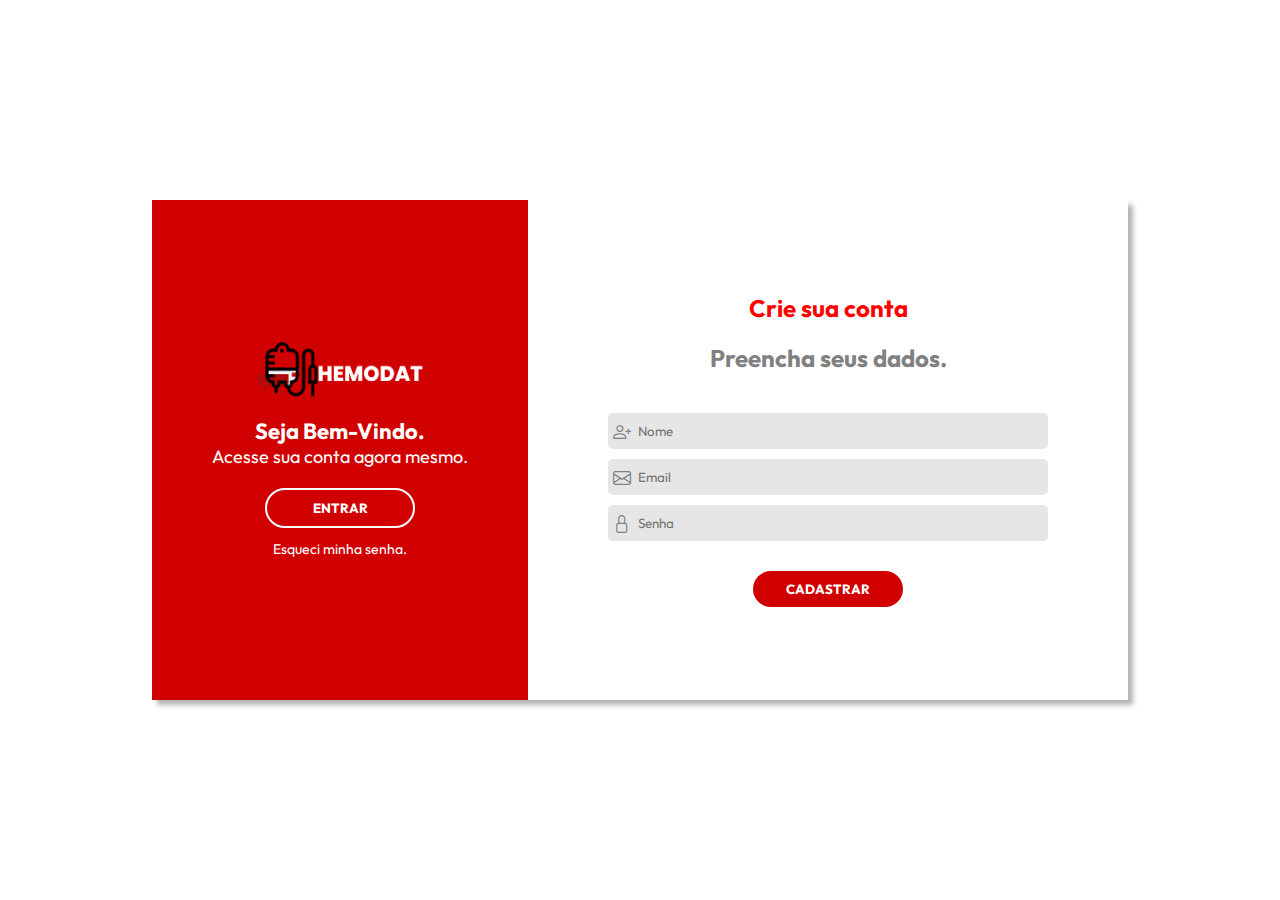
==== index.html @ bbb03e6c "Inicio do Projeto Hemodat" ====
<!DOCTYPE html>
<html lang="pt-BR">
<head>
    <meta charset="UTF-8">
    <meta name="viewport" content="width=device-width, initial-scale=1.0">
    <link rel="stylesheet" href="./sources/index.css">
    <link rel="icon" href="./images/logo_reduzido.ico" type="image/png">
    <link rel="stylesheet" href="https://cdn.jsdelivr.net/npm/bootstrap-icons@1.11.3/font/bootstrap-icons.min.css">
    <title>Hemodat - Bem Vindo</title>
</head>
<body>
    
    <div id="principal">

        <div id="conteudo-esquerda">
            <img src="./images/logo.png" id="logo" alt="LOGO">
            <h1>Seja Bem-Vindo.</h1>
            <p>Acesse sua conta agora mesmo.</p>

            <button type="submit" id="login">ENTRAR</button>
            <a href="./forgot_password.html"><p id="forgot">Esqueci minha senha.</p></a>

        </div>
        <div id="conteudo-direita">
            <h1>Crie sua conta</h1>
            <h2>Preencha seus dados.</h2>

            <form id="register" action="" method="post">
                <div class="input-container">
                    <i class="bi bi-person-plus"></i>
                    <input type="name" name="nome" placeholder="Nome">
                </div>
                <div class="input-container">
                    <i class="bi bi-envelope"></i>
                    <input type="email" name="email" placeholder="Email">
                </div>
                <div class="input-container">
                    <i class="bi bi-lock"></i>
                    <input type="password" name="senha" placeholder="Senha">
                </div>
            </form>

            <button type="submit" id="new-register">CADASTRAR</button>
        </div>

    </div>

</body>
</html>
---- sources/index.css ----
@import url('https://fonts.googleapis.com/css2?family=Outfit:wght@100..900&display=swap');

/* Reset Página */
* {
    margin: 0;
    padding: 0;
    font-family: Outfit, sans-serif;
}

body {
    display: flex;
    justify-content: center;
    align-items: center;
    height: 100vh;
    margin: 0;
    position: relative;
}

#principal {
    display: flex;
    height: 500px;
    max-height: 500px;
    box-shadow: 5px 5px 5px rgb(0, 0, 0, 0.3);
}

#conteudo-esquerda {
    padding: 0 60px;
    display: flex;
    flex-direction: column;
    text-align: center;
    align-items: center;
    justify-content: center;
    background-color: rgb(209, 0, 0);
    color: white;
    height: 500px;
    max-height: 500px;
}

#conteudo-esquerda h1  {
    margin-top: 20px;
    font-size: 22px;
    text-wrap: nowrap;
    font-weight: bold;
}

#conteudo-esquerda p {
    font-size: 18px;
    text-wrap: nowrap;
}

#login {
    font-weight: bold;
    border: 2px solid white;
    background-color: transparent;
    color: white;
    padding: 10px;
    border-radius: 30px;
    width: 150px;
    margin-top: 20px;
    margin-bottom: 10px;
    cursor: pointer;
}

#login:hover {
    background-color: white;
    color: red;
}

#forgot {
    margin-top: 2px;
    font-size: 14px !important;
}

#conteudo-esquerda a {
    text-decoration: none;
    color: white;
}

#conteudo-esquerda a:hover {
    color: rgba(255, 255, 255, 0.8);
}

#conteudo-direita {
    display: flex;
    flex-direction: column;
    width: 600px;
    justify-content: center;
    align-items: center;
    text-align: center;
}

#conteudo-direita h1 {
    color: red;
    margin-bottom: 20px;
    font-size: 24px;
}

#conteudo-direita h2 {
    color: gray;
    margin-bottom: 10px;
    font-size: 24px;
}

#register {
    display: grid;
    gap: 10px;
    margin: 30px 0;
}

#register input {
    width: 400px;
    margin: 0 auto;
    padding: 10px;
    padding-left: 30px;
    background-color: rgb(230, 230, 230);
    border: none;
    border-radius: 5px;
    z-index: 0;
}

#register i {
    color: gray;
    position: absolute;
    margin-top: auto auto;
    font-size: 18px;
    padding-top: 8px;
    padding-left: 5px;
}

#new-register {
    border: none;
    padding: 10px;
    background-color: rgb(209, 0, 0);
    color: white;
    font-weight: bold;
    border-radius: 30px;
    width: 150px;
    cursor: pointer;
}

#new-register:hover {
    background-color: rgb(209, 0, 0, 0.75);
}
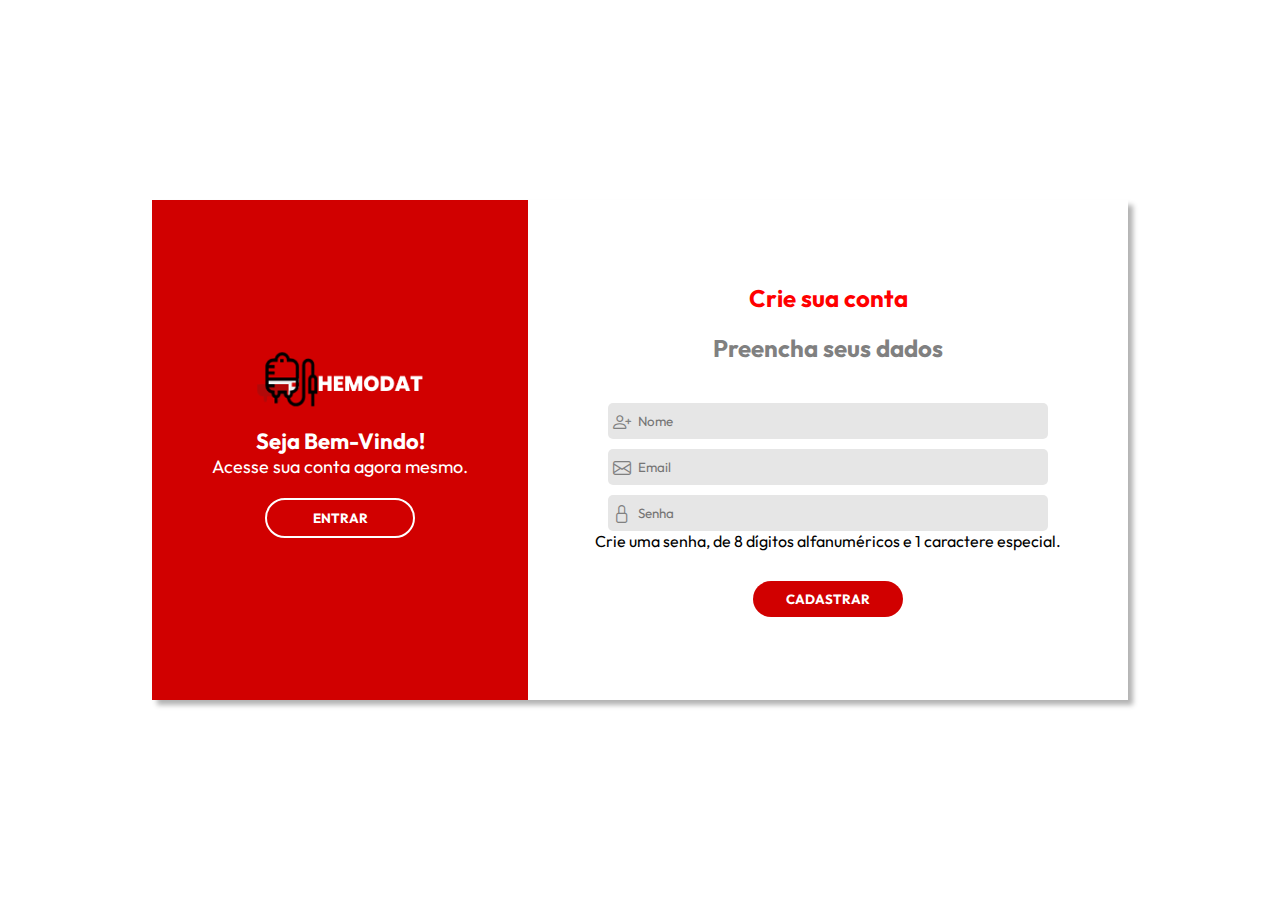
==== commit e3287feb: "Alterações de responsividade" ====
--- a/index.html
+++ b/index.html
@@ -14,29 +14,32 @@
 
         <div id="conteudo-esquerda">
             <img src="./images/logo.png" id="logo" alt="LOGO">
-            <h1>Seja Bem-Vindo.</h1>
+            <h1>Seja Bem-Vindo!</h1>
             <p>Acesse sua conta agora mesmo.</p>
 
-            <button type="submit" id="login">ENTRAR</button>
-            <a href="./forgot_password.html"><p id="forgot">Esqueci minha senha.</p></a>
-
+            <a href="./login.html">
+                <button type="submit" id="login">ENTRAR</button>
+            </a>
         </div>
         <div id="conteudo-direita">
             <h1>Crie sua conta</h1>
-            <h2>Preencha seus dados.</h2>
+            <h2>Preencha seus dados</h2>
 
             <form id="register" action="" method="post">
                 <div class="input-container">
                     <i class="bi bi-person-plus"></i>
-                    <input type="name" name="nome" placeholder="Nome">
+                    <input type="name" name="nome" placeholder="Nome" required minlength="3" maxlength="50">
                 </div>
                 <div class="input-container">
                     <i class="bi bi-envelope"></i>
-                    <input type="email" name="email" placeholder="Email">
+                    <input type="email" name="email" placeholder="Email" required>
                 </div>
                 <div class="input-container">
                     <i class="bi bi-lock"></i>
-                    <input type="password" name="senha" placeholder="Senha">
+                    <input type="password" name="senha" placeholder="Senha" required minlength="9" maxlength="9" ><br>
+                    <fontsize>Crie uma senha, de 8 dígitos alfanuméricos
+                        e 1 caractere especial.
+                    </fontsize>
                 </div>
             </form>
 
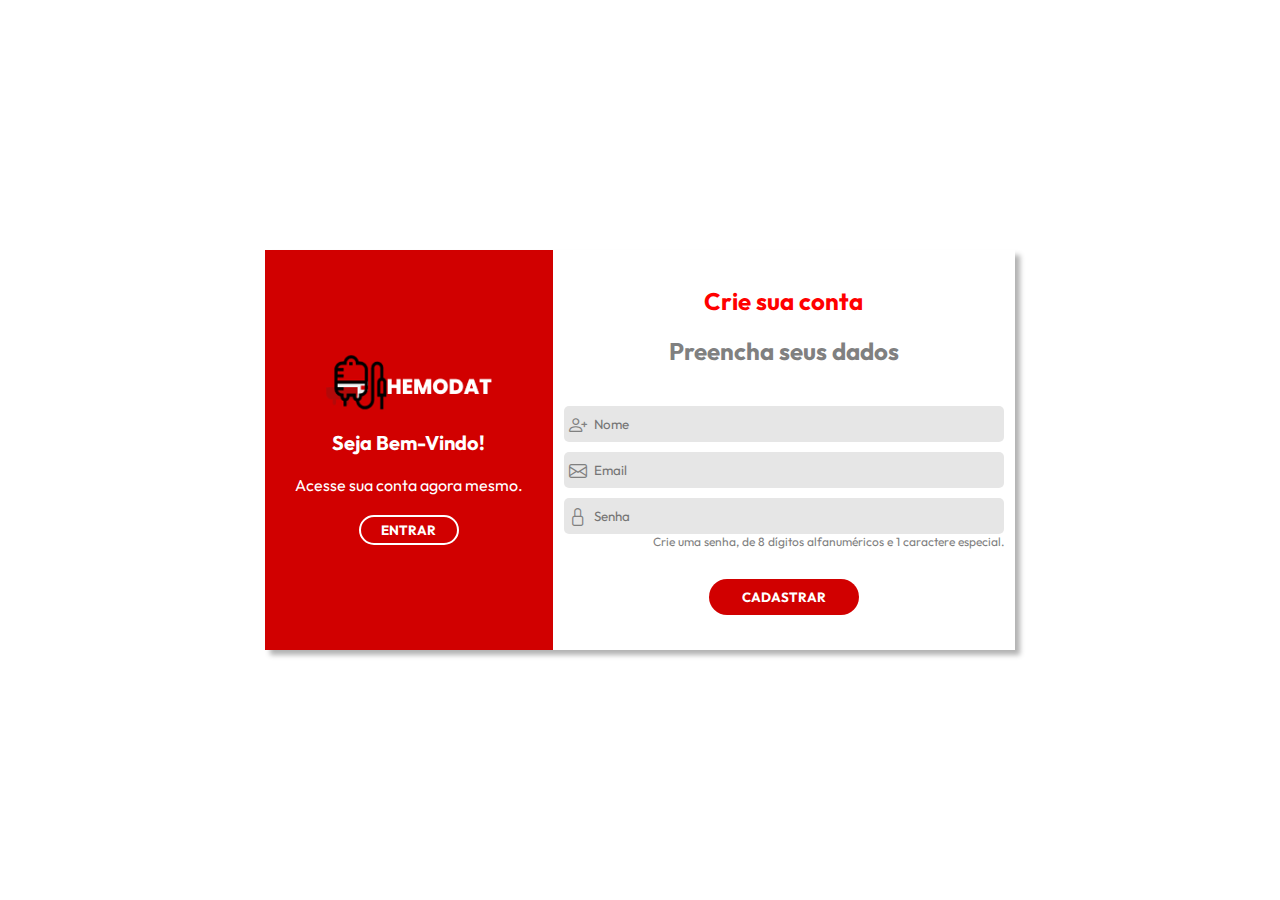
==== commit dbd5cb85: "Criação da tela inicial (após login)" ====
--- a/index.html
+++ b/index.html
@@ -45,7 +45,6 @@
 
             <button type="submit" id="new-register">CADASTRAR</button>
         </div>
-
     </div>
 
 </body>
--- a/sources/index.css
+++ b/sources/index.css
@@ -14,6 +14,7 @@
     height: 100vh;
     margin: 0;
     position: relative;
+    overflow: hidden;
 }
 
 #principal {
@@ -24,7 +25,6 @@
 }
 
 #conteudo-esquerda {
-    padding: 0 60px;
     display: flex;
     flex-direction: column;
     text-align: center;
@@ -32,6 +32,8 @@
     justify-content: center;
     background-color: rgb(209, 0, 0);
     color: white;
+    width: 374px;
+    max-width: 375px;
     height: 500px;
     max-height: 500px;
 }
@@ -44,8 +46,10 @@
 }
 
 #conteudo-esquerda p {
+    margin-top: 20px;
     font-size: 18px;
-    text-wrap: nowrap;
+    text-wrap: wrap;
+    max-width: 260px;
 }
 
 #login {
@@ -127,6 +131,12 @@
     padding-left: 5px;
 }
 
+.input-container {
+    font-size: 12px;
+    text-align: right;
+    color: gray;
+}
+
 #new-register {
     border: none;
     padding: 10px;
@@ -140,4 +150,109 @@
 
 #new-register:hover {
     background-color: rgb(209, 0, 0, 0.75);
+}
+
+@media screen and (min-width: 600px) {
+
+    #principal {
+        width: 750px;
+        height: 400px;
+        margin: auto auto;
+        overflow: hidden;
+    }
+
+    #conteudo-esquerda {
+        height: 100%;
+    }
+
+    #conteudo-esquerda h1 {
+        font-size: 20px;
+    }
+
+    #conteudo-esquerda p {
+        font-size: 16px;
+    }
+
+    #login {
+        width: 100px;
+        height: 30px;
+        padding: 0;
+        margin-bottom: 0;
+    }
+}
+
+@media screen and (max-width: 499px){ 
+
+    body {
+        overflow: auto;
+        height: 110dvh;
+        /* margin-top: 20px; */
+    }
+
+    #principal {
+        max-width: 600px;
+        max-height: 800px;
+        width: 90%;
+        height: 90%;
+        flex-direction: column;
+        margin: 0;
+    }
+
+    #conteudo-esquerda {
+        max-width: 600px;
+        width: 100%;
+        height: 40%;
+        margin: 0;
+        padding: 30px 0;
+    }
+
+    #conteudo-direita {
+        /* border: 4px solid blue; */
+        max-width: 600px;
+        max-height: 1000px;
+        width: 100%;
+        height: 100%;
+        margin: 0;
+        padding: 30px 0;
+        /* overflow: hidden; */
+    }
+
+    #register {
+        max-width: 350px;
+        width: 100%;
+        padding-right: 0;
+    }
+
+    #register input {
+        width: 310px;
+    }
+
+}
+
+@media screen and (min-width: 500px) and (max-width: 599px){
+
+    #principal {
+        max-width: 600px;
+        max-height: 900px;
+        width: 90%;
+        height: 60%;
+        flex-direction: column;
+    }
+
+    #conteudo-esquerda {
+        max-width: 600px;
+        width: 100%;
+        height: 60%;
+        margin: 0;
+        padding: 30px 0;
+    }
+
+    #conteudo-direita {
+        max-width: 600px;
+        width: 100%;
+        height: 100%;
+        margin: 0;
+        padding: 30px 0;
+    }
+
 }